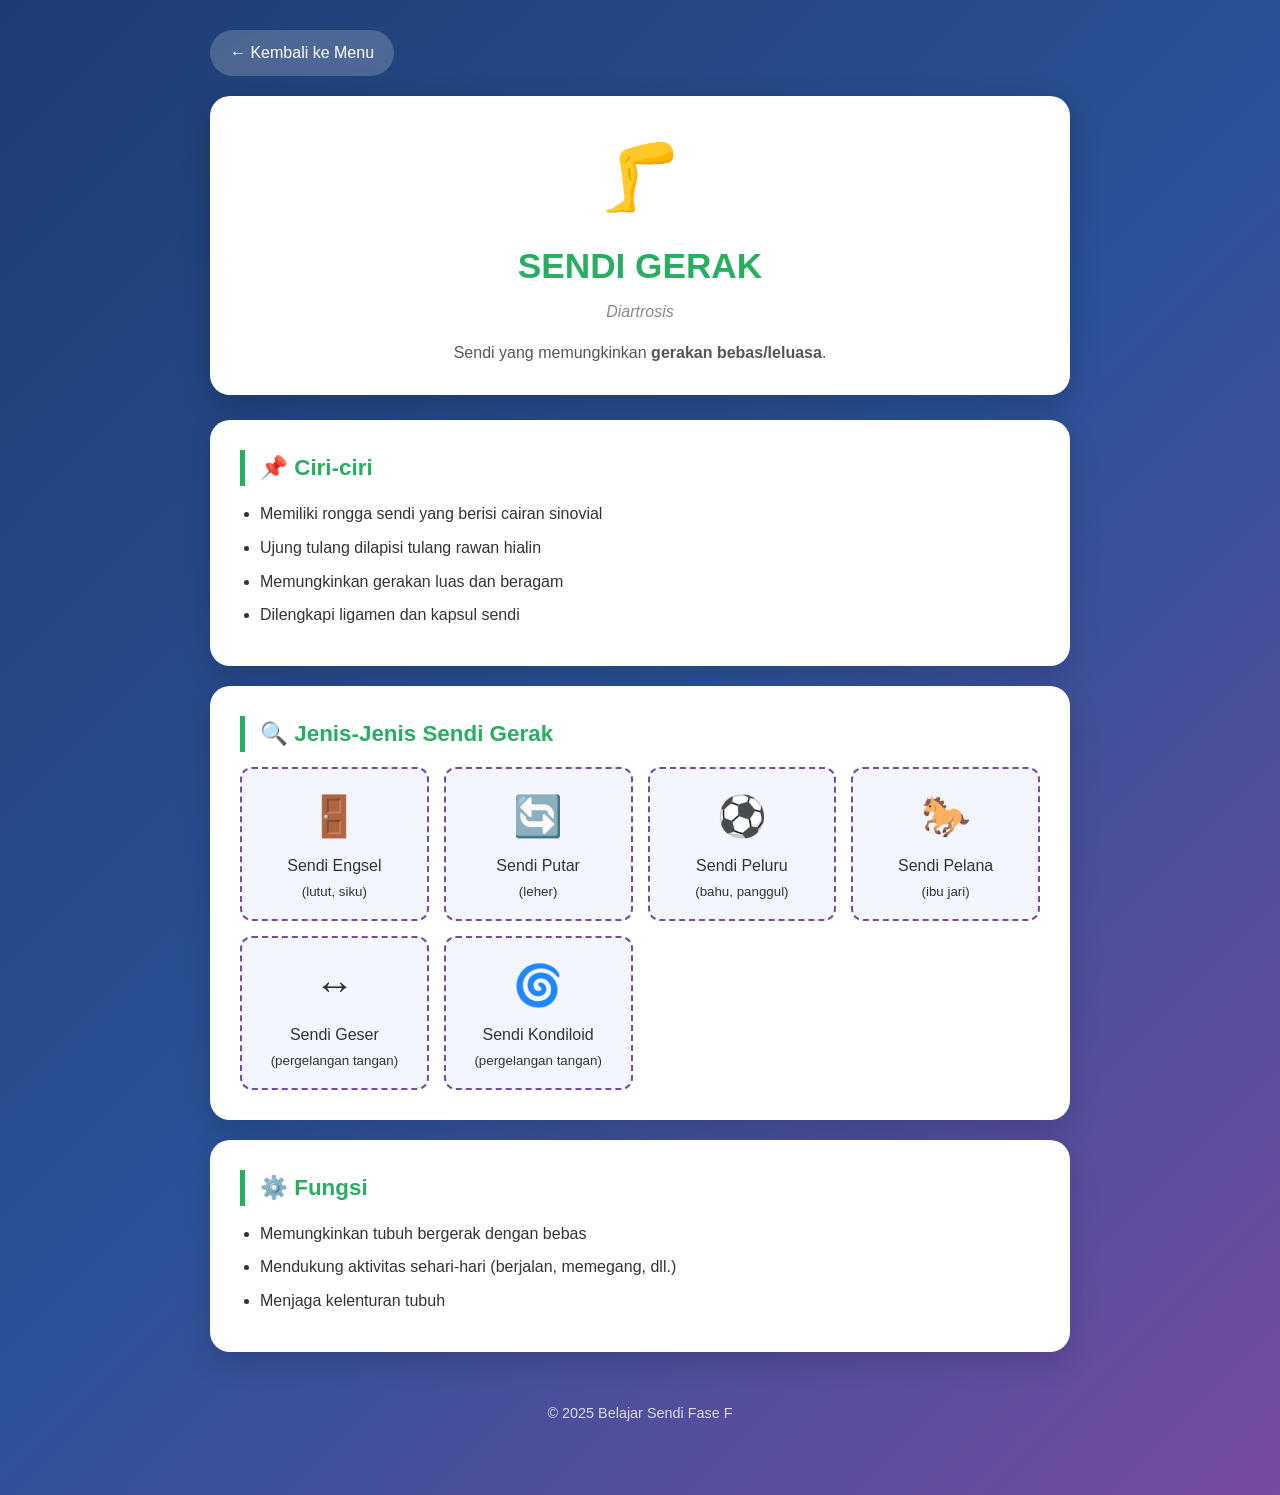
==== sendi-gerak.html @ 2bba5ea1 "Create sendi-gerak.html" ====
<!DOCTYPE html>
<html lang="id">
<head>
  <meta charset="UTF-8">
  <meta name="viewport" content="width=device-width, initial-scale=1.0">
  <title>Sendi Gerak - Belajar Sendi Fase F</title>
  <link rel="stylesheet" href="style.css">
</head>
<body class="tema-gerak">
  <div class="detail-page">
    <a href="index.html" class="back-btn">← Kembali ke Menu</a>

    <div class="detail-header">
      <div class="icon-big">🦵</div>
      <h1>SENDI GERAK</h1>
      <p class="latin">Diartrosis</p>
      <p>Sendi yang memungkinkan <strong>gerakan bebas/leluasa</strong>.</p>
    </div>

    <div class="content-card">
      <h2>📌 Ciri-ciri</h2>
      <ul>
        <li>Memiliki rongga sendi yang berisi cairan sinovial</li>
        <li>Ujung tulang dilapisi tulang rawan hialin</li>
        <li>Memungkinkan gerakan luas dan beragam</li>
        <li>Dilengkapi ligamen dan kapsul sendi</li>
      </ul>
    </div>

    <div class="content-card">
      <h2>🔍 Jenis-Jenis Sendi Gerak</h2>
      <div class="example-grid">
        <div class="example-item"><span class="emoji">🚪</span>Sendi Engsel<br><small>(lutut, siku)</small></div>
        <div class="example-item"><span class="emoji">🔄</span>Sendi Putar<br><small>(leher)</small></div>
        <div class="example-item"><span class="emoji">⚽</span>Sendi Peluru<br><small>(bahu, panggul)</small></div>
        <div class="example-item"><span class="emoji">🐎</span>Sendi Pelana<br><small>(ibu jari)</small></div>
        <div class="example-item"><span class="emoji">↔️</span>Sendi Geser<br><small>(pergelangan tangan)</small></div>
        <div class="example-item"><span class="emoji">🌀</span>Sendi Kondiloid<br><small>(pergelangan tangan)</small></div>
      </div>
    </div>

    <div class="content-card">
      <h2>⚙️ Fungsi</h2>
      <ul>
        <li>Memungkinkan tubuh bergerak dengan bebas</li>
        <li>Mendukung aktivitas sehari-hari (berjalan, memegang, dll.)</li>
        <li>Menjaga kelenturan tubuh</li>
      </ul>
    </div>

    <footer><p>© 2025 Belajar Sendi Fase F</p></footer>
  </div>
</body>
</html>
---- style.css ----
* { margin: 0; padding: 0; box-sizing: border-box; }

body {
  font-family: 'Segoe UI', Tahoma, sans-serif;
  background: linear-gradient(135deg, #1e3c72 0%, #2a5298 50%, #764ba2 100%);
  min-height: 100vh;
  color: #333;
  line-height: 1.6;
  padding-bottom: 30px;
}

/* ================= HERO / JUDUL ================= */
.hero {
  text-align: center;
  padding: 50px 20px 30px;
  color: white;
  animation: fadeDown 0.8s ease;
}

.hero-icon {
  font-size: 4rem;
  margin-bottom: 10px;
  animation: bounce 2s infinite;
}

@keyframes bounce {
  0%, 100% { transform: translateY(0); }
  50% { transform: translateY(-15px); }
}

.big-title {
  font-size: 4rem;
  font-weight: 900;
  letter-spacing: 5px;
  background: linear-gradient(90deg, #ffd700, #ff6b6b, #4ecdc4);
  -webkit-background-clip: text;
  -webkit-text-fill-color: transparent;
  background-clip: text;
  text-shadow: 0 4px 20px rgba(0,0,0,0.3);
  margin-bottom: 5px;
}

.subtitle {
  font-size: 2rem;
  letter-spacing: 12px;
  color: #ffd700;
  margin-bottom: 20px;
  text-shadow: 2px 2px 10px rgba(0,0,0,0.4);
}

.tagline {
  font-size: 1.1rem;
  opacity: 0.9;
  background: rgba(255,255,255,0.1);
  display: inline-block;
  padding: 10px 25px;
  border-radius: 30px;
  backdrop-filter: blur(5px);
}

@keyframes fadeDown {
  from { opacity: 0; transform: translateY(-30px); }
  to { opacity: 1; transform: translateY(0); }
}

/* ================= MENU GRID ================= */
.menu-grid {
  display: grid;
  grid-template-columns: repeat(auto-fit, minmax(280px, 1fr));
  gap: 25px;
  max-width: 1100px;
  margin: 30px auto;
  padding: 0 20px;
}

.menu-card {
  background: white;
  border-radius: 20px;
  padding: 40px 25px;
  text-align: center;
  text-decoration: none;
  color: #333;
  box-shadow: 0 10px 30px rgba(0,0,0,0.25);
  transition: all 0.35s ease;
  position: relative;
  overflow: hidden;
  border-top: 8px solid;
}

.menu-card::before {
  content: '';
  position: absolute;
  top: -100%;
  left: 0;
  width: 100%;
  height: 100%;
  transition: all 0.5s;
  opacity: 0.1;
}

.menu-card:hover {
  transform: translateY(-12px) scale(1.03);
  box-shadow: 0 20px 50px rgba(0,0,0,0.4);
}

.card-icon {
  font-size: 5rem;
  margin-bottom: 15px;
  transition: transform 0.4s;
}

.menu-card:hover .card-icon {
  transform: scale(1.2) rotate(10deg);
}

.menu-card h3 {
  font-size: 1.6rem;
  margin-bottom: 10px;
  letter-spacing: 2px;
}

.menu-card p {
  color: #666;
  font-size: 0.95rem;
  margin-bottom: 20px;
}

.btn-label {
  display: inline-block;
  padding: 10px 25px;
  border-radius: 30px;
  color: white;
  font-weight: bold;
  transition: 0.3s;
}

/* Warna per jenis sendi */
.menu-card.mati { border-top-color: #e74c3c; }
.menu-card.mati h3 { color: #e74c3c; }
.menu-card.mati .btn-label { background: #e74c3c; }

.menu-card.kaku { border-top-color: #f39c12; }
.menu-card.kaku h3 { color: #f39c12; }
.menu-card.kaku .btn-label { background: #f39c12; }

.menu-card.gerak { border-top-color: #27ae60; }
.menu-card.gerak h3 { color: #27ae60; }
.menu-card.gerak .btn-label { background: #27ae60; }

.menu-card:hover .btn-label {
  transform: scale(1.1);
  box-shadow: 0 5px 15px rgba(0,0,0,0.3);
}

/* ================= HALAMAN DETAIL ================= */
.detail-page {
  max-width: 900px;
  margin: 0 auto;
  padding: 30px 20px;
}

.back-btn {
  display: inline-block;
  background: rgba(255,255,255,0.2);
  color: white;
  padding: 10px 20px;
  border-radius: 30px;
  text-decoration: none;
  margin-bottom: 20px;
  transition: 0.3s;
  backdrop-filter: blur(5px);
}

.back-btn:hover {
  background: white;
  color: #2a5298;
  transform: translateX(-5px);
}

.detail-header {
  background: white;
  padding: 30px;
  border-radius: 20px;
  margin-bottom: 25px;
  text-align: center;
  box-shadow: 0 10px 30px rgba(0,0,0,0.2);
}

.detail-header .icon-big {
  font-size: 4rem;
  margin-bottom: 10px;
}

.detail-header h1 {
  font-size: 2.2rem;
  margin-bottom: 5px;
}

.detail-header .latin {
  font-style: italic;
  color: #888;
  margin-bottom: 15px;
}

.detail-header p {
  color: #555;
}

.content-card {
  background: white;
  padding: 30px;
  border-radius: 20px;
  margin-bottom: 20px;
  box-shadow: 0 10px 30px rgba(0,0,0,0.15);
}

.content-card h2 {
  color: #2a5298;
  margin-bottom: 15px;
  border-left: 5px solid #764ba2;
  padding-left: 15px;
  font-size: 1.4rem;
}

.content-card ul {
  margin-left: 20px;
}

.content-card li {
  margin-bottom: 8px;
}

.example-grid {
  display: grid;
  grid-template-columns: repeat(auto-fit, minmax(150px, 1fr));
  gap: 15px;
  margin-top: 15px;
}

.example-item {
  background: #f4f6ff;
  padding: 15px;
  border-radius: 12px;
  text-align: center;
  border: 2px dashed #764ba2;
  transition: 0.3s;
}

.example-item:hover {
  background: #e8ecff;
  transform: scale(1.05);
}

.example-item .emoji {
  font-size: 2.5rem;
  display: block;
  margin-bottom: 5px;
}

/* Warna tema per jenis */
body.tema-mati .content-card h2 { border-left-color: #e74c3c; color: #e74c3c; }
body.tema-kaku .content-card h2 { border-left-color: #f39c12; color: #f39c12; }
body.tema-gerak .content-card h2 { border-left-color: #27ae60; color: #27ae60; }

body.tema-mati .detail-header h1 { color: #e74c3c; }
body.tema-kaku .detail-header h1 { color: #f39c12; }
body.tema-gerak .detail-header h1 { color: #27ae60; }

/* ================= FOOTER ================= */
footer {
  text-align: center;
  color: white;
  padding: 30px 20px 10px;
  font-size: 0.9rem;
  opacity: 0.8;
}

/* ================= RESPONSIVE ================= */
@media (max-width: 700px) {
  .big-title { font-size: 2.4rem; letter-spacing: 2px; }
  .subtitle { font-size: 1.4rem; letter-spacing: 6px; }
  .hero-icon { font-size: 3rem; }
  .card-icon { font-size: 4rem; }
  .menu-card h3 { font-size: 1.3rem; }
  .detail-header h1 { font-size: 1.6rem; }
}
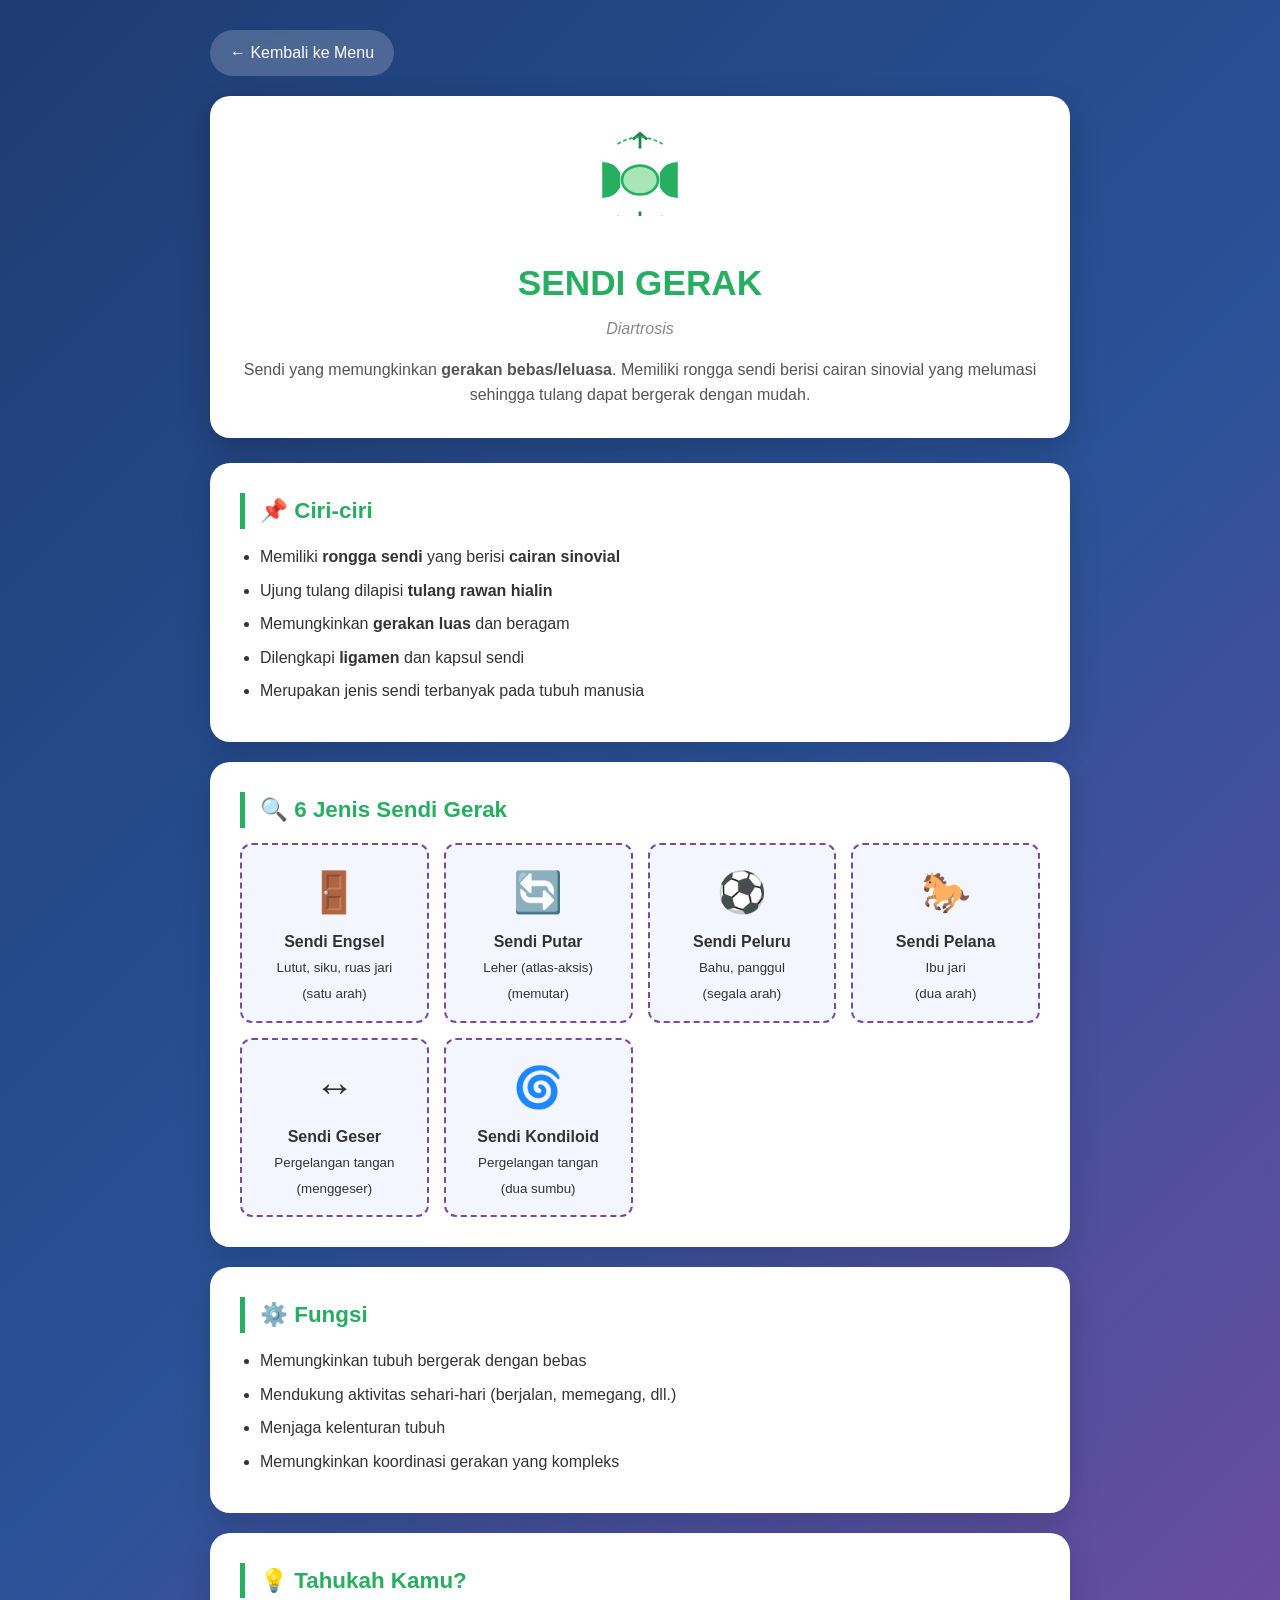
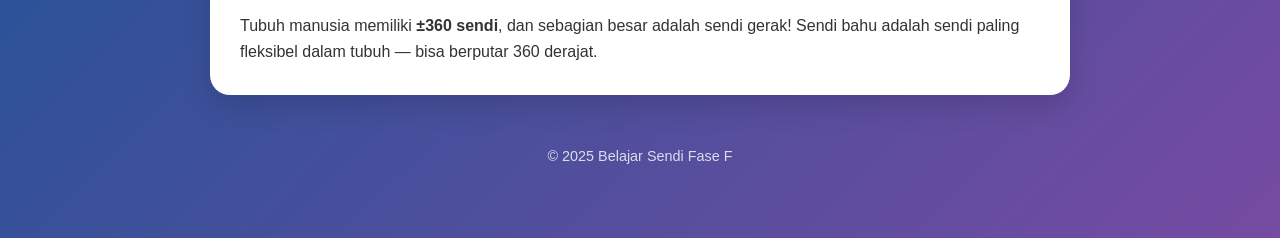
==== commit 96399d33: "Update sendi-gerak.html" ====
--- a/sendi-gerak.html
+++ b/sendi-gerak.html
@@ -11,31 +11,61 @@
     <a href="index.html" class="back-btn">← Kembali ke Menu</a>
 
     <div class="detail-header">
-      <div class="icon-big">🦵</div>
+      <div class="icon-big">
+        <!-- SVG: Dua tulang dengan rongga sendi + panah gerakan bebas -->
+        <svg viewBox="0 0 100 100" width="90" height="90">
+          <path d="M8 40 Q22 40 28 52 L28 68 Q22 80 8 80 Z" fill="#27ae60"/>
+          <path d="M92 40 Q78 40 72 52 L72 68 Q78 80 92 80 Z" fill="#27ae60"/>
+          <ellipse cx="50" cy="60" rx="20" ry="16" fill="#a8e6b8" stroke="#27ae60" stroke-width="3"/>
+          <path d="M50 25 L50 8 M42 15 L50 8 L58 15" stroke="#1e8449" stroke-width="3" fill="none"/>
+          <path d="M50 95 L50 112 M42 105 L50 112 L58 105" stroke="#1e8449" stroke-width="3" fill="none"/>
+          <path d="M25 20 Q50 5 75 20" stroke="#27ae60" stroke-width="2" fill="none" stroke-dasharray="4 3"/>
+          <path d="M25 100 Q50 115 75 100" stroke="#27ae60" stroke-width="2" fill="none" stroke-dasharray="4 3"/>
+        </svg>
+      </div>
       <h1>SENDI GERAK</h1>
       <p class="latin">Diartrosis</p>
-      <p>Sendi yang memungkinkan <strong>gerakan bebas/leluasa</strong>.</p>
+      <p>Sendi yang memungkinkan <strong>gerakan bebas/leluasa</strong>. Memiliki rongga sendi berisi cairan sinovial yang melumasi sehingga tulang dapat bergerak dengan mudah.</p>
     </div>
 
     <div class="content-card">
       <h2>📌 Ciri-ciri</h2>
       <ul>
-        <li>Memiliki rongga sendi yang berisi cairan sinovial</li>
-        <li>Ujung tulang dilapisi tulang rawan hialin</li>
-        <li>Memungkinkan gerakan luas dan beragam</li>
-        <li>Dilengkapi ligamen dan kapsul sendi</li>
+        <li>Memiliki <strong>rongga sendi</strong> yang berisi <strong>cairan sinovial</strong></li>
+        <li>Ujung tulang dilapisi <strong>tulang rawan hialin</strong></li>
+        <li>Memungkinkan <strong>gerakan luas</strong> dan beragam</li>
+        <li>Dilengkapi <strong>ligamen</strong> dan kapsul sendi</li>
+        <li>Merupakan jenis sendi terbanyak pada tubuh manusia</li>
       </ul>
     </div>
 
     <div class="content-card">
-      <h2>🔍 Jenis-Jenis Sendi Gerak</h2>
+      <h2>🔍 6 Jenis Sendi Gerak</h2>
       <div class="example-grid">
-        <div class="example-item"><span class="emoji">🚪</span>Sendi Engsel<br><small>(lutut, siku)</small></div>
-        <div class="example-item"><span class="emoji">🔄</span>Sendi Putar<br><small>(leher)</small></div>
-        <div class="example-item"><span class="emoji">⚽</span>Sendi Peluru<br><small>(bahu, panggul)</small></div>
-        <div class="example-item"><span class="emoji">🐎</span>Sendi Pelana<br><small>(ibu jari)</small></div>
-        <div class="example-item"><span class="emoji">↔️</span>Sendi Geser<br><small>(pergelangan tangan)</small></div>
-        <div class="example-item"><span class="emoji">🌀</span>Sendi Kondiloid<br><small>(pergelangan tangan)</small></div>
+        <div class="example-item">
+          <span class="emoji">🚪</span>
+          <div><strong>Sendi Engsel</strong><br><small>Lutut, siku, ruas jari<br>(satu arah)</small></div>
+        </div>
+        <div class="example-item">
+          <span class="emoji">🔄</span>
+          <div><strong>Sendi Putar</strong><br><small>Leher (atlas-aksis)<br>(memutar)</small></div>
+        </div>
+        <div class="example-item">
+          <span class="emoji">⚽</span>
+          <div><strong>Sendi Peluru</strong><br><small>Bahu, panggul<br>(segala arah)</small></div>
+        </div>
+        <div class="example-item">
+          <span class="emoji">🐎</span>
+          <div><strong>Sendi Pelana</strong><br><small>Ibu jari<br>(dua arah)</small></div>
+        </div>
+        <div class="example-item">
+          <span class="emoji">↔️</span>
+          <div><strong>Sendi Geser</strong><br><small>Pergelangan tangan<br>(menggeser)</small></div>
+        </div>
+        <div class="example-item">
+          <span class="emoji">🌀</span>
+          <div><strong>Sendi Kondiloid</strong><br><small>Pergelangan tangan<br>(dua sumbu)</small></div>
+        </div>
       </div>
     </div>
 
@@ -45,7 +75,13 @@
         <li>Memungkinkan tubuh bergerak dengan bebas</li>
         <li>Mendukung aktivitas sehari-hari (berjalan, memegang, dll.)</li>
         <li>Menjaga kelenturan tubuh</li>
+        <li>Memungkinkan koordinasi gerakan yang kompleks</li>
       </ul>
+    </div>
+
+    <div class="content-card">
+      <h2>💡 Tahukah Kamu?</h2>
+      <p>Tubuh manusia memiliki <strong>±360 sendi</strong>, dan sebagian besar adalah sendi gerak! Sendi bahu adalah sendi paling fleksibel dalam tubuh — bisa berputar 360 derajat.</p>
     </div>
 
     <footer><p>© 2025 Belajar Sendi Fase F</p></footer>
